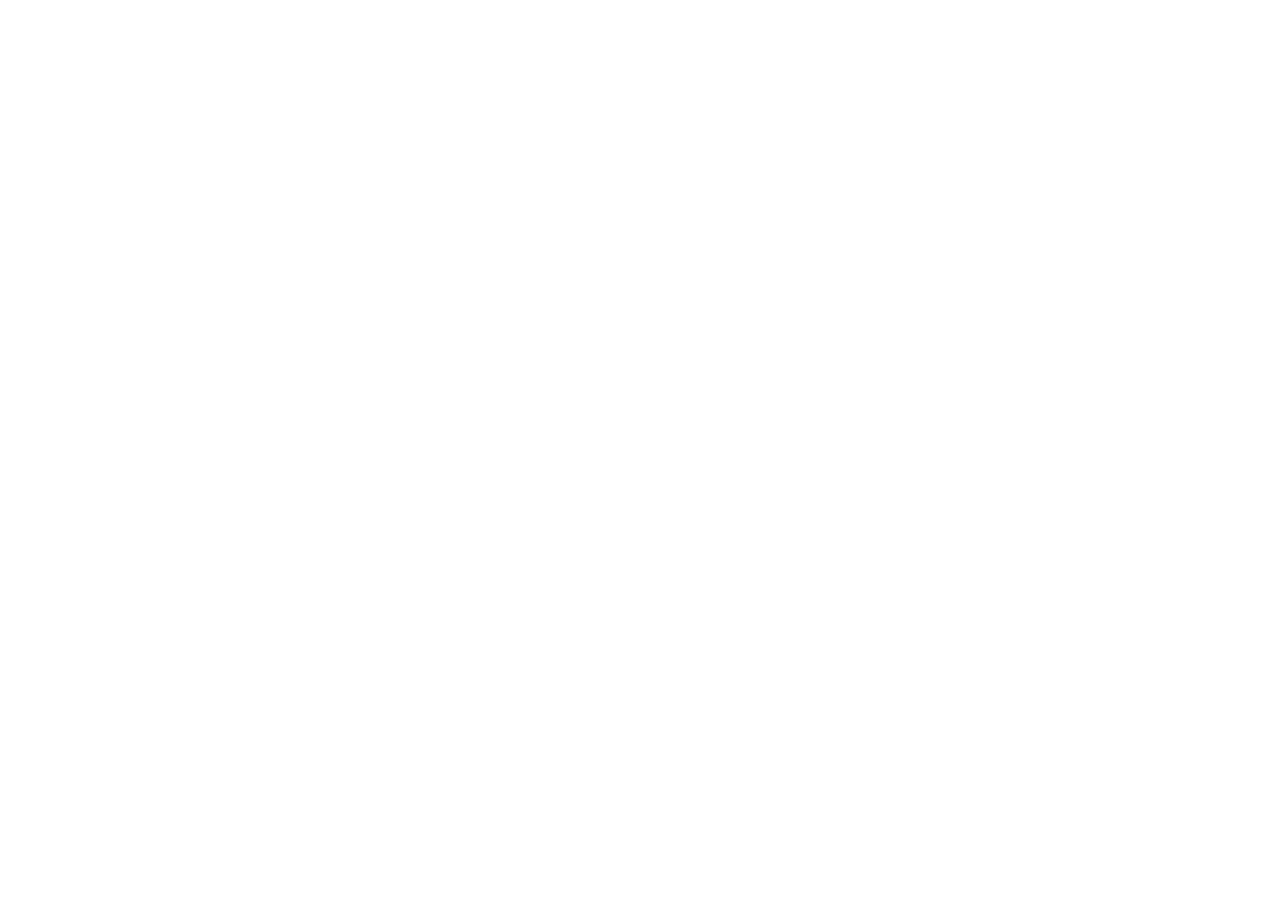
==== index.html @ c87f2e4e "first commit" ====
<!DOCTYPE html>
<html lang="fr">
	<head>
		<meta charset="UTF-8" />
		<meta name="viewport" content="width=device-width, initial-scale=1.0" />
		<title>TicketHack</title>
	</head>
	<body>
		<header></header>
		<main></main>
		<footer></footer>
	</body>
</html>
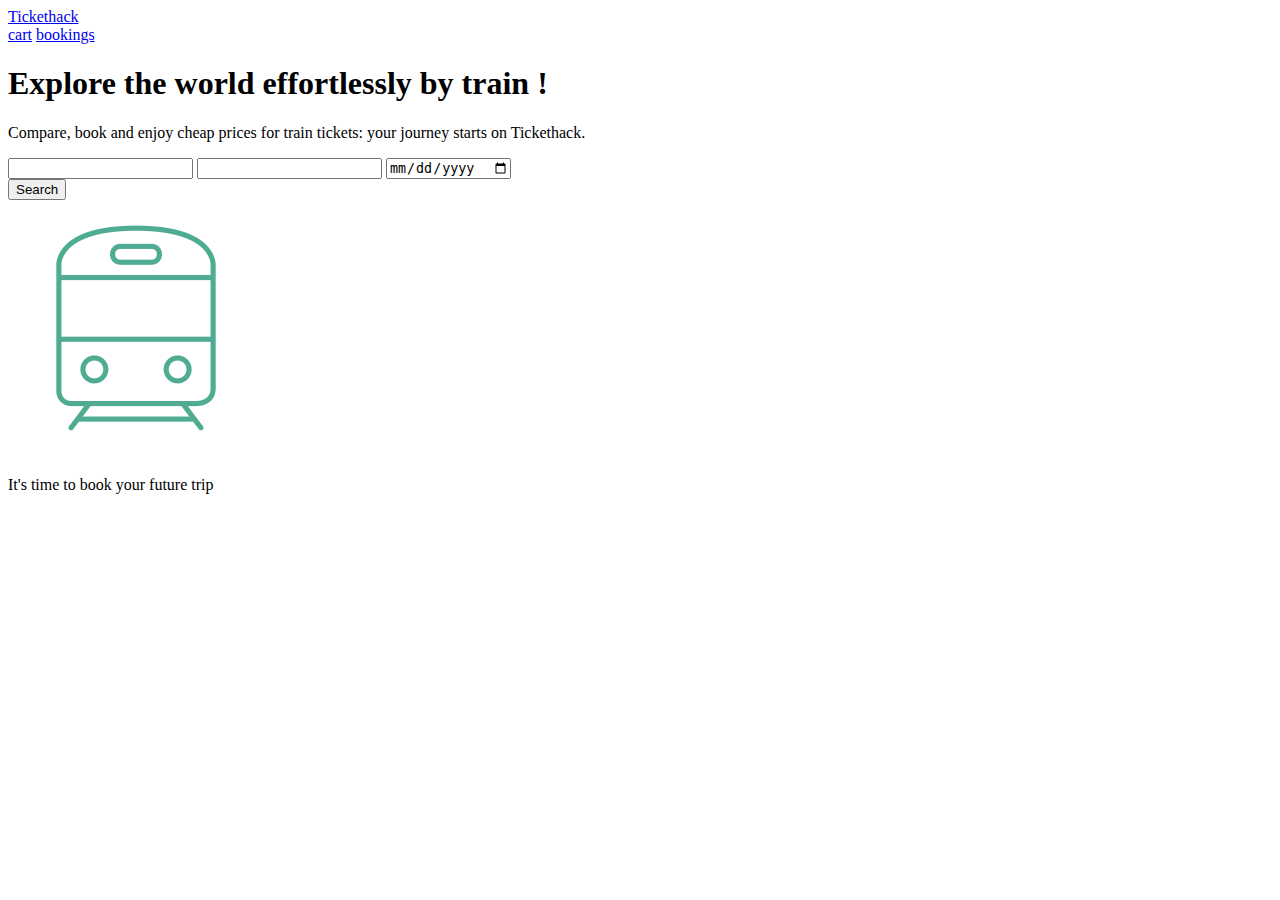
==== commit 1b0b42de: "ticket" ====
--- a/index.html
+++ b/index.html
@@ -4,10 +4,36 @@
 		<meta charset="UTF-8" />
 		<meta name="viewport" content="width=device-width, initial-scale=1.0" />
 		<title>TicketHack</title>
+		<link rel="stylesheet" href="style.css" />
 	</head>
 	<body>
-		<header></header>
-		<main></main>
-		<footer></footer>
+		<header>
+			<a href="index.html" title="Tickethack">Tickethack</a>
+
+			<nav>
+				<a href="cart.html" title="="cart">cart</a>
+				<a href="bookings.html" title="bookings">bookings</a>
+			</nav>
+		</header>
+		<main>
+			<div id="title">
+				<h1>Explore the world effortlessly by train !</h1>
+				<p>Compare, book and enjoy cheap prices for train tickets: your journey starts on Tickethack.</p>
+			</div>
+			<div class="booking-container">
+				<div><form>
+					<input type="text" id="departure"  >
+					<input type="text" id="arrival" >
+					<input type="date" id="date">
+				  </form> <button type="submit" form="form1" value="Search">Search</button></div>
+
+				<div>
+					<img class="train" src="images/train.png" alt="logo train"/>
+					<p>It's time to book your future trip</p>
+				</div>
+			</div>
+		</main>
+	
+		<script src="script.js"></script>
 	</body>
 </html>
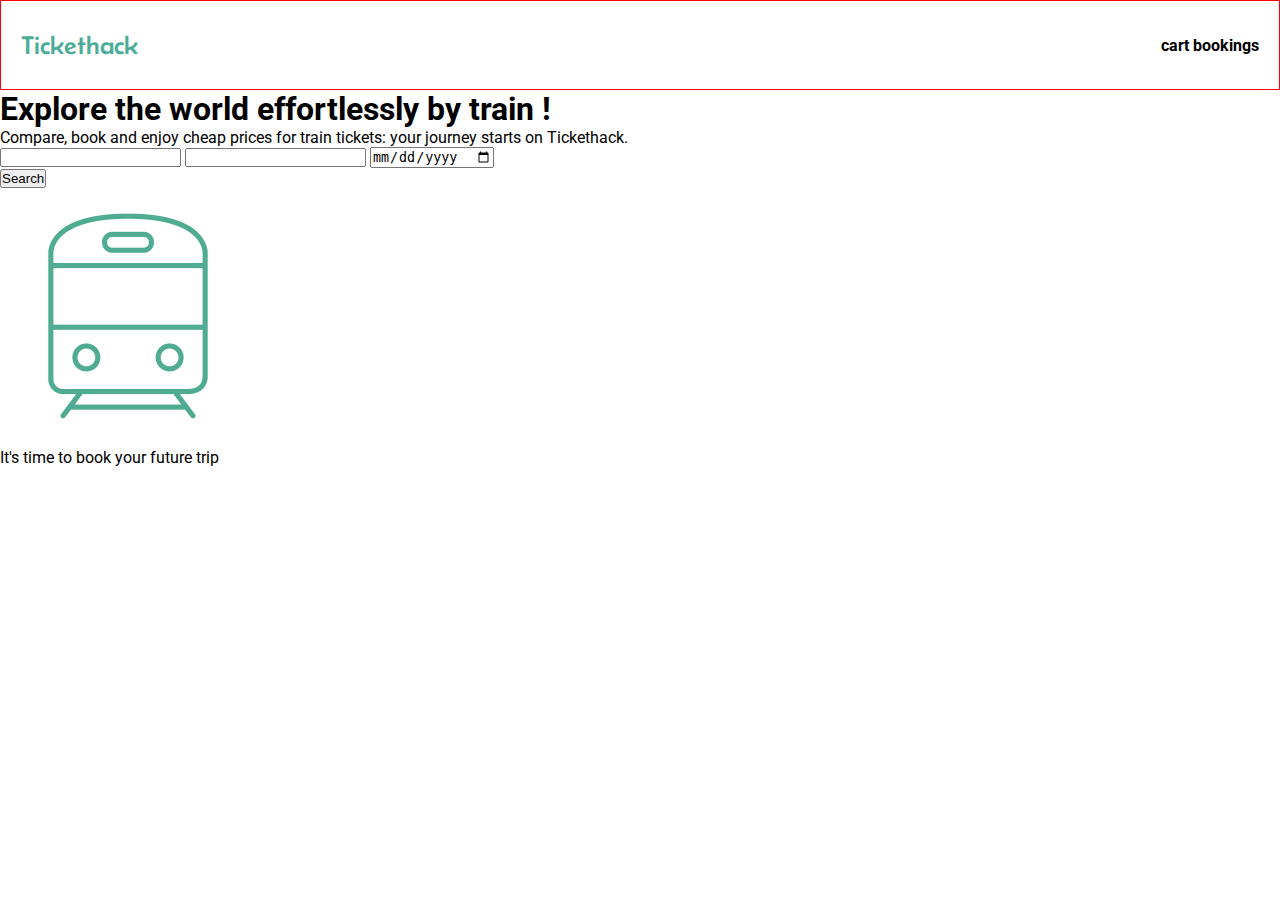
==== commit f531a5b3: "style first steps" ====
--- a/index.html
+++ b/index.html
@@ -6,34 +6,45 @@
 		<title>TicketHack</title>
 		<link rel="stylesheet" href="style.css" />
 	</head>
+
 	<body>
-		<header>
-			<a href="index.html" title="Tickethack">Tickethack</a>
+			<header> 
+				<a href="index.html" title="Tickethack" class="title">Tickethack</a>
+				<nav>
+					<a href="cart.html" title="cart">cart</a>
+					<a href="bookings.html" title="bookings">bookings</a>
+				</nav>
+			</header>
 
-			<nav>
-				<a href="cart.html" title="="cart">cart</a>
-				<a href="bookings.html" title="bookings">bookings</a>
-			</nav>
-		</header>
-		<main>
-			<div id="title">
-				<h1>Explore the world effortlessly by train !</h1>
-				<p>Compare, book and enjoy cheap prices for train tickets: your journey starts on Tickethack.</p>
-			</div>
-			<div class="booking-container">
-				<div><form>
-					<input type="text" id="departure"  >
-					<input type="text" id="arrival" >
-					<input type="date" id="date">
-				  </form> <button type="submit" form="form1" value="Search">Search</button></div>
+			<main>
+				<div id="title">
+					<h1>Explore the world effortlessly by train !</h1>
+					<p>
+					Compare, book and enjoy cheap prices for train tickets: your journey
+					starts on Tickethack.
+					</p>
+				</div>
+				<div class="booking-container">
+				<div>
+					<form>
+						<input type="text" id="departure" />
+						<input type="text" id="arrival" />
+						<input type="date" id="date" />
+					</form>
+					<button type="submit" id="searchBtn">Search</button>
+				</div>
 
-				<div>
-					<img class="train" src="images/train.png" alt="logo train"/>
-					<p>It's time to book your future trip</p>
+				<div class="tripsContainer">
+					<img
+						class="train"
+						src="images/train.png"
+						alt="logo train"
+						id="imageTrain" />
+					<p id="casper">It's time to book your future trip</p>
 				</div>
-			</div>
-		</main>
-	
-		<script src="script.js"></script>
+				</div>
+			</main>
+		
+			<script type="module" src="script.js"></script>
 	</body>
 </html>
--- a/style.css
+++ b/style.css
@@ -0,0 +1,67 @@
+@import url('https://fonts.googleapis.com/css2?family=Belanosima&family=Roboto:wght@300&display=swap');
+
+* {
+    margin: 0;
+    padding: 0;
+    box-sizing: border-box;
+}
+
+
+body {
+    background-color: #ffffff;
+    font-family: 'Roboto', sans-serif;
+}
+
+header {
+    width: 100%;
+    height: 10vh;
+    border: 1px red solid;
+    display: flex;
+    align-items: center;
+    justify-content: space-between;
+    padding: 0 20px;
+
+}
+
+header .title {
+    font-family: 'Belanosima', sans-serif;
+    color: #4bad99;
+    font-size: 26px;
+}
+a,  a:visited {
+    text-decoration: none;
+}
+nav a, nav a:visited{
+    color: black;
+    font-weight: 700;
+}
+/* #container {
+    height: 100vh;
+    width: 100vw;
+    display: grid;
+    grid-template-rows: repeat(12, 1fr);
+    grid-template-columns: repeat(12, 1fr);
+    background-color: rgb(227, 61, 144);
+}
+
+.header {
+    grid-row-start: 1;
+    grid-row-end: 2;
+    grid-column-start: 1;
+    grid-column-end: 13;
+    display: flex;
+    justify-content: space-around;
+    align-items: center;
+    background-color: #1161F5;
+}
+
+.main {
+    grid-row-start: 2;
+    grid-row-end: 13;
+    grid-column-start: 4;
+    grid-column-end: 5;
+    background-color: #F1F5F9;
+  } */
+
+  
+
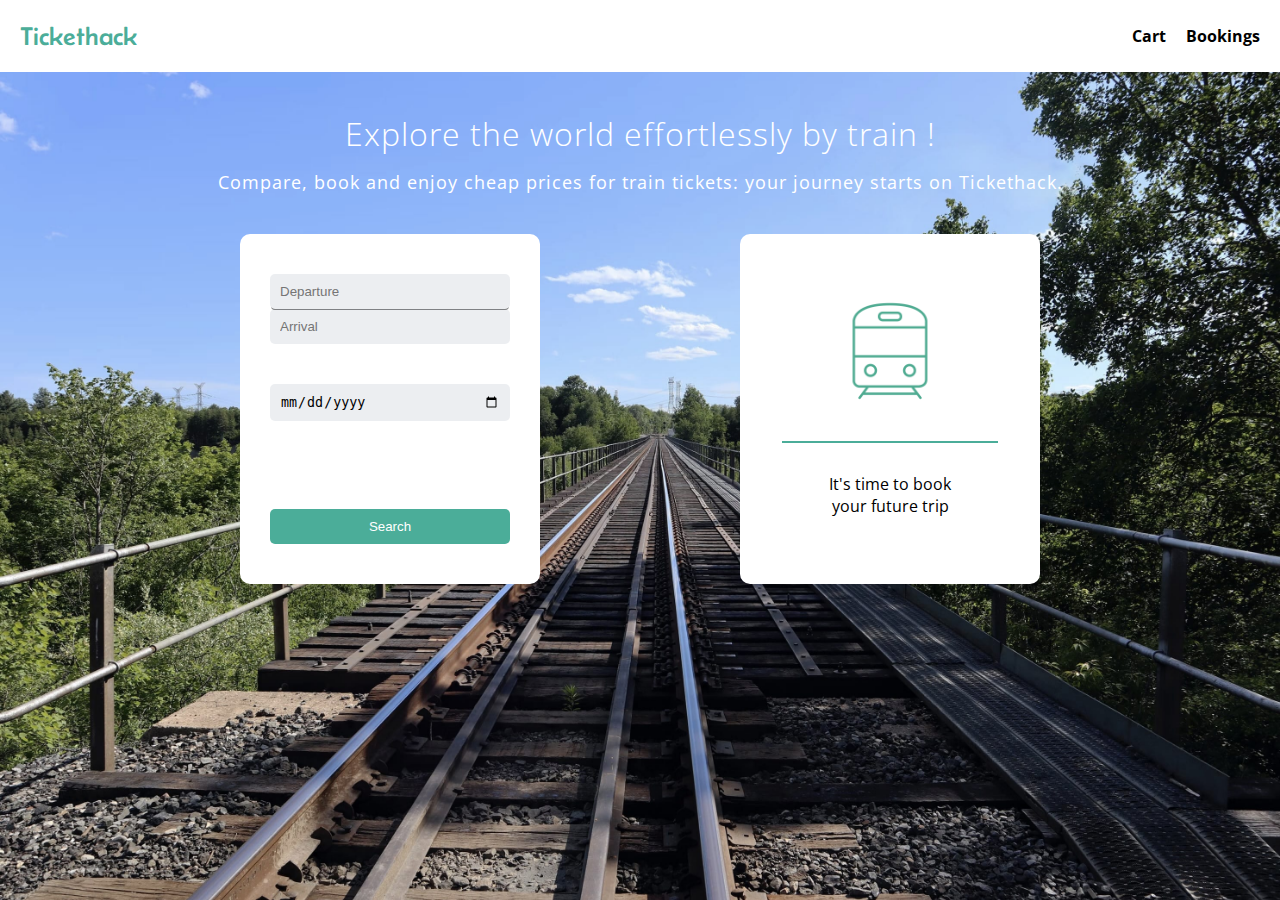
==== commit f7b16656: "half way css" ====
--- a/index.html
+++ b/index.html
@@ -8,33 +8,33 @@
 	</head>
 
 	<body>
-			<header> 
-				<a href="index.html" title="Tickethack" class="title">Tickethack</a>
-				<nav>
-					<a href="cart.html" title="cart">cart</a>
-					<a href="bookings.html" title="bookings">bookings</a>
-				</nav>
-			</header>
+		<header>
+			<a href="index.html" title="Tickethack" class="title">Tickethack</a>
+			<nav>
+				<a href="cart.html" title="cart">Cart</a>
+				<a href="bookings.html" title="bookings">Bookings</a>
+			</nav>
+		</header>
 
-			<main>
-				<div id="title">
-					<h1>Explore the world effortlessly by train !</h1>
-					<p>
+		<main id="index">
+			<div id="title">
+				<h1>Explore the world effortlessly by train !</h1>
+				<p>
 					Compare, book and enjoy cheap prices for train tickets: your journey
 					starts on Tickethack.
-					</p>
-				</div>
-				<div class="booking-container">
+				</p>
+			</div>
+			<div class="booking-container">
 				<div>
 					<form>
-						<input type="text" id="departure" />
-						<input type="text" id="arrival" />
+						<input type="text" id="departure" placeholder="Departure" />
+						<input type="text" id="arrival" placeholder="Arrival" />
 						<input type="date" id="date" />
 					</form>
-					<button type="submit" id="searchBtn">Search</button>
+					<button type="submit" id="searchBtn" class="btn">Search</button>
 				</div>
 
-				<div class="tripsContainer">
+				<div class="tripsContainer" id="tripsContainer">
 					<img
 						class="train"
 						src="images/train.png"
@@ -42,9 +42,9 @@
 						id="imageTrain" />
 					<p id="casper">It's time to book your future trip</p>
 				</div>
-				</div>
-			</main>
-		
-			<script type="module" src="script.js"></script>
+			</div>
+		</main>
+
+		<script type="module" src="script.js"></script>
 	</body>
 </html>
--- a/style.css
+++ b/style.css
@@ -1,4 +1,4 @@
-@import url('https://fonts.googleapis.com/css2?family=Belanosima&family=Roboto:wght@300&display=swap');
+@import url('https://fonts.googleapis.com/css2?family=Belanosima&family=Open+Sans:wght@500&display=swap');
 
 * {
     margin: 0;
@@ -9,18 +9,13 @@
 
 body {
     background-color: #ffffff;
-    font-family: 'Roboto', sans-serif;
+    font-family: 'Open Sans', sans-serif;
 }
 
 header {
     width: 100%;
-    height: 10vh;
-    border: 1px red solid;
-    display: flex;
-    align-items: center;
-    justify-content: space-between;
+    height: 8vh;
     padding: 0 20px;
-
 }
 
 header .title {
@@ -35,6 +30,118 @@
     color: black;
     font-weight: 700;
 }
+header, nav {
+    display: flex;
+    align-items: center;
+    justify-content: space-between;
+}
+nav {
+    gap:20px
+}
+main{
+    width: 100%;
+    height: 92vh;
+    padding: 40px;
+    display: flex;
+    flex-direction: column;
+    /* justify-content: center; */
+    align-items: center;
+    gap: 40px;
+    
+}
+
+/* INDEX */
+#index {
+    background-image: url('./images/background.jpg');
+    background-position: center;
+    background-size: cover;
+}
+#title {
+    color: white;
+    display: flex;
+    flex-direction: column;
+    align-items: center;
+    gap: 15px;
+}
+#title h1 {
+    font-weight: 300;
+    letter-spacing: 1px;
+}
+#title p {
+    font-size: 18px;
+  /* font-weight: 100; */
+    letter-spacing: 1px;
+}
+.booking-container {
+    display: flex;
+    align-items: stretch;
+    gap: 200px;
+}
+.booking-container div {
+    background-color: #ffffff;
+    border-radius: 10px;
+    width: 300px;
+    height: 350px;
+    padding: 40px 30px;
+}
+.booking-container div:first-child,  .booking-container div:first-child  form {
+    display: flex;
+    flex-direction: column;
+    /* align-items: center; */
+    /* justify-content: center; */
+    height: 100%;
+}
+.btn {
+    color: white;
+    background-color: #4bad99;
+    justify-self: flex-end;
+}
+.btn, input {
+    border: none;
+    padding: 10px;
+    border-radius: 5px;
+}
+input {
+    background-color: rgba(119, 136, 153, 0.14);
+}
+input:first-child {
+    box-shadow: 0px 2px 0px -1px grey;
+}
+input:last-child {
+    margin-top: 40px;
+}
+
+#casper {
+    width: 90%;
+   padding: 30px;
+   border-top: 2px #4bad99 solid;
+   text-align: center;
+
+}
+#imageTrain {
+    margin-top: 20px;
+    width: 120px;
+}
+.tripsContainer {
+    
+    display: flex;
+    flex-direction: column;
+    align-items: center;
+    justify-content: center;
+    gap: 30px;
+    overflow: scroll;
+}
+.tripsContainer .trip {
+    background-color: antiquewhite;
+}
+
+
+
+
+
+
+
+
 /* #container {
     height: 100vh;
     width: 100vw;
